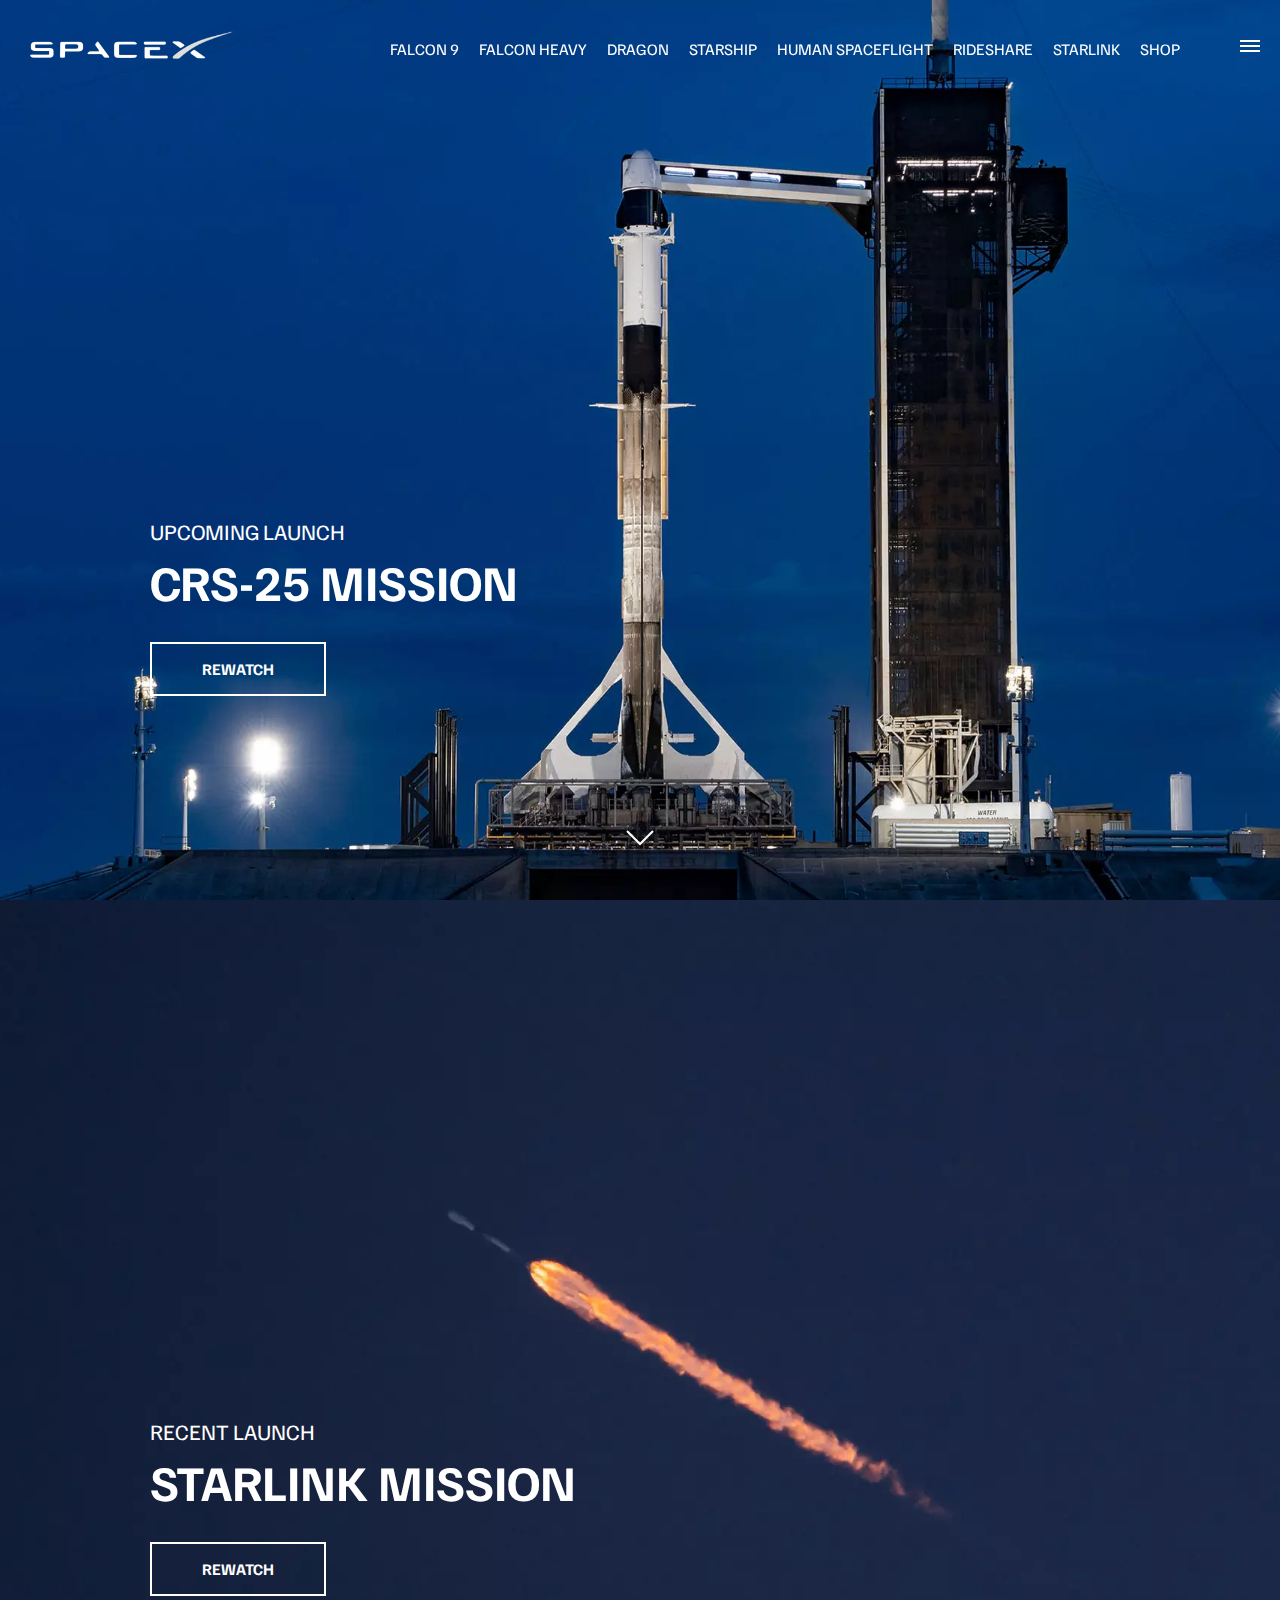
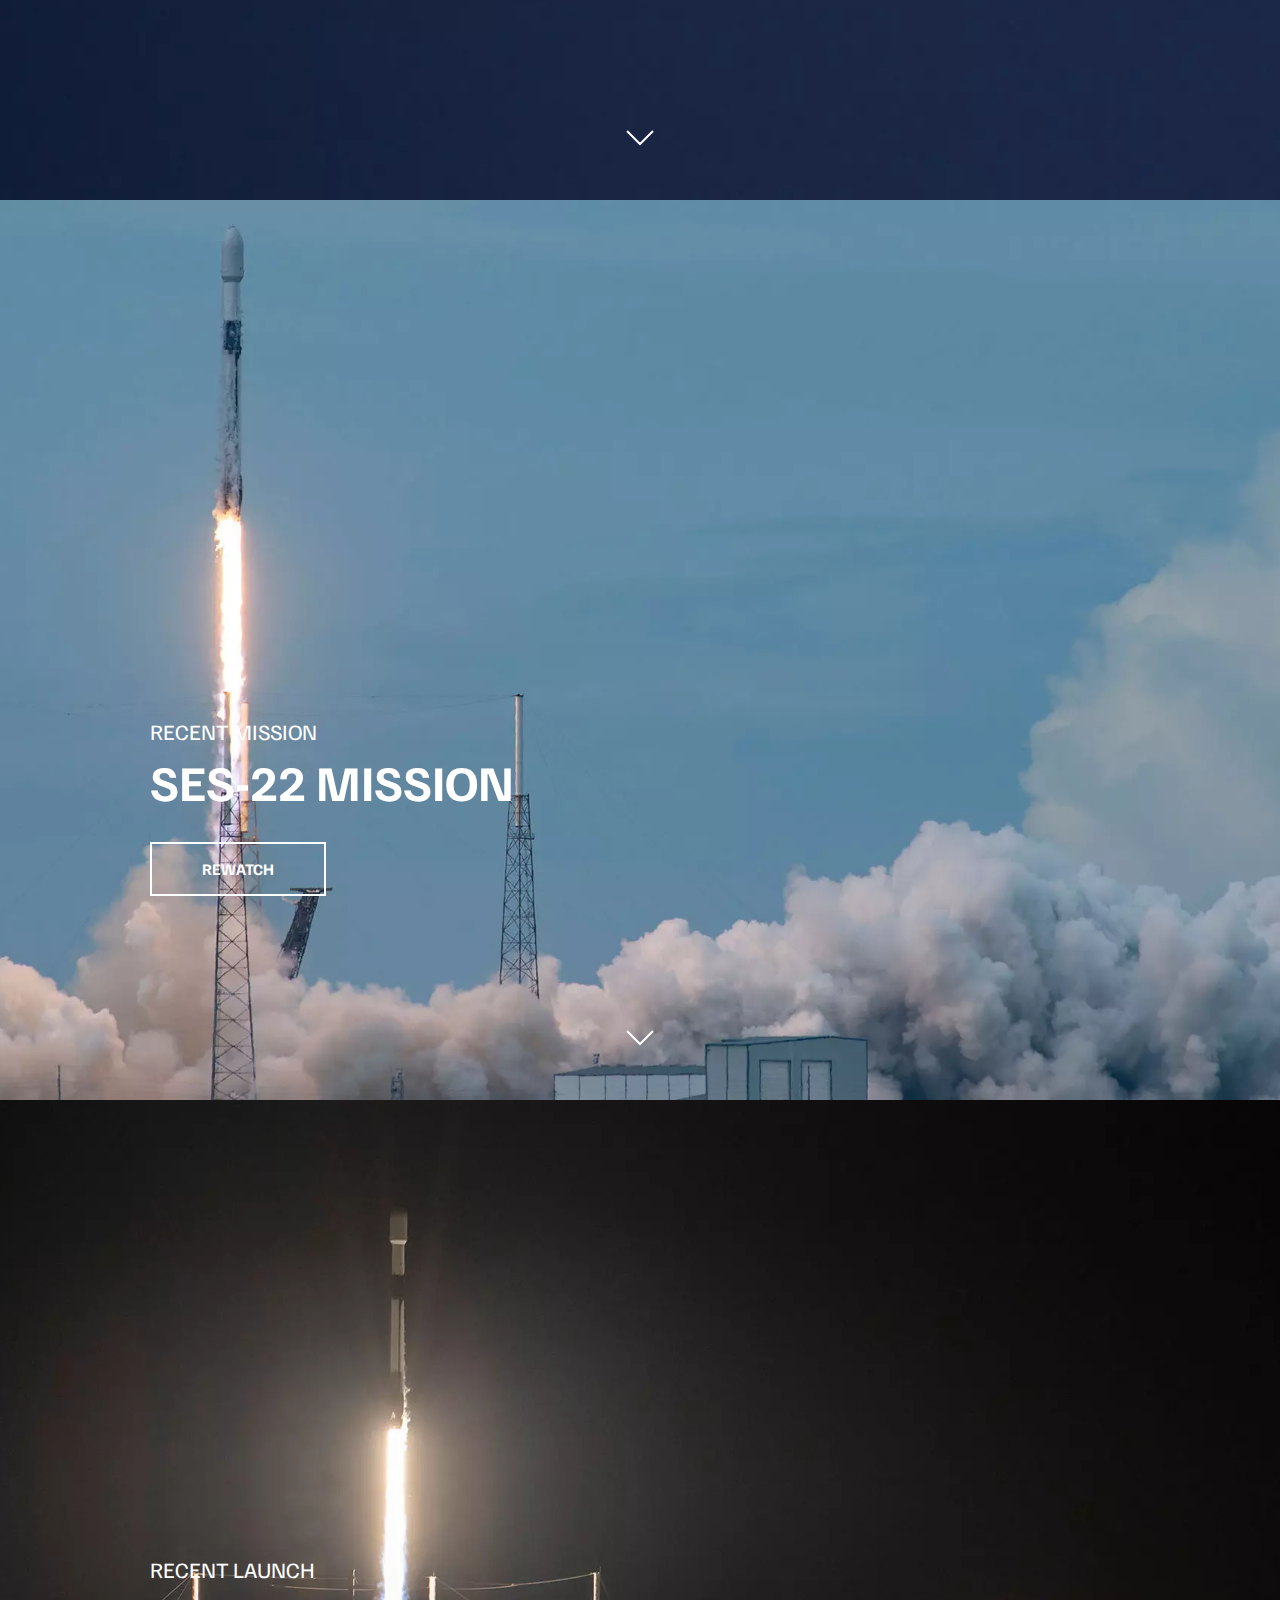
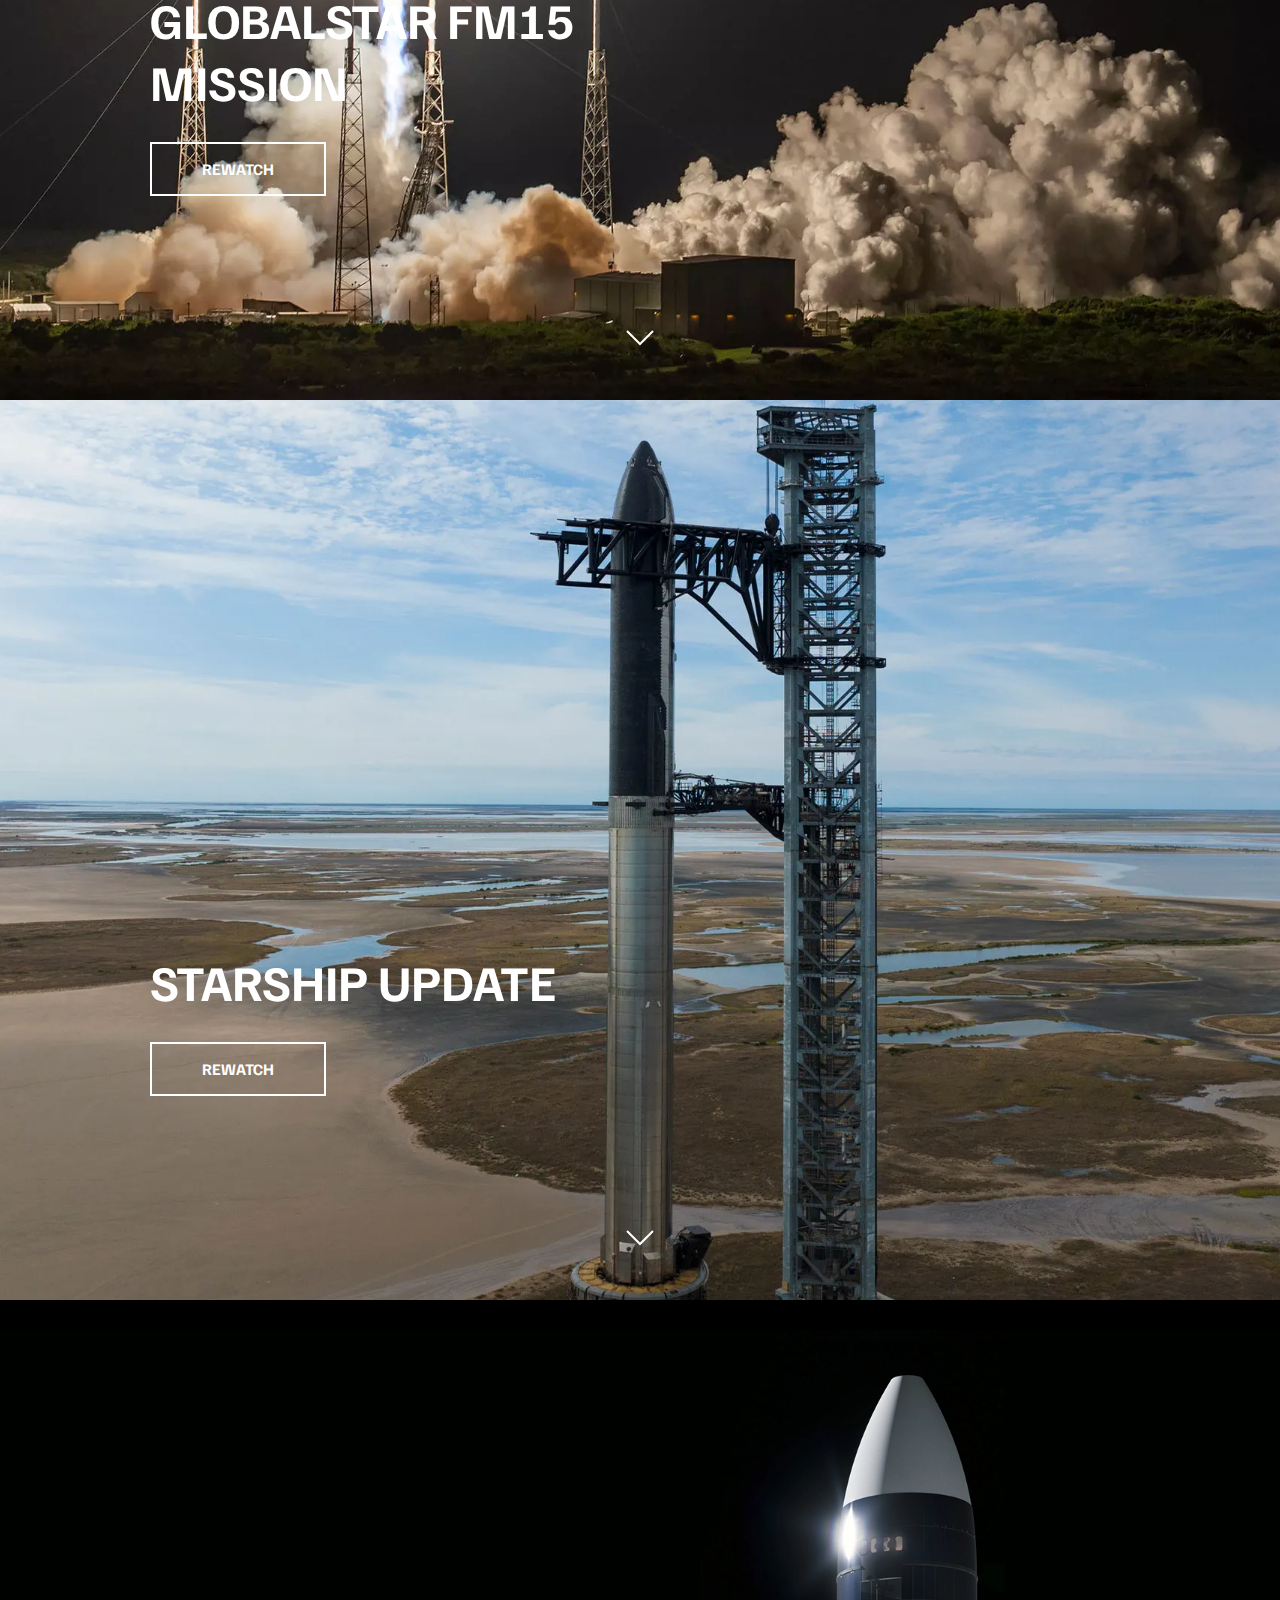
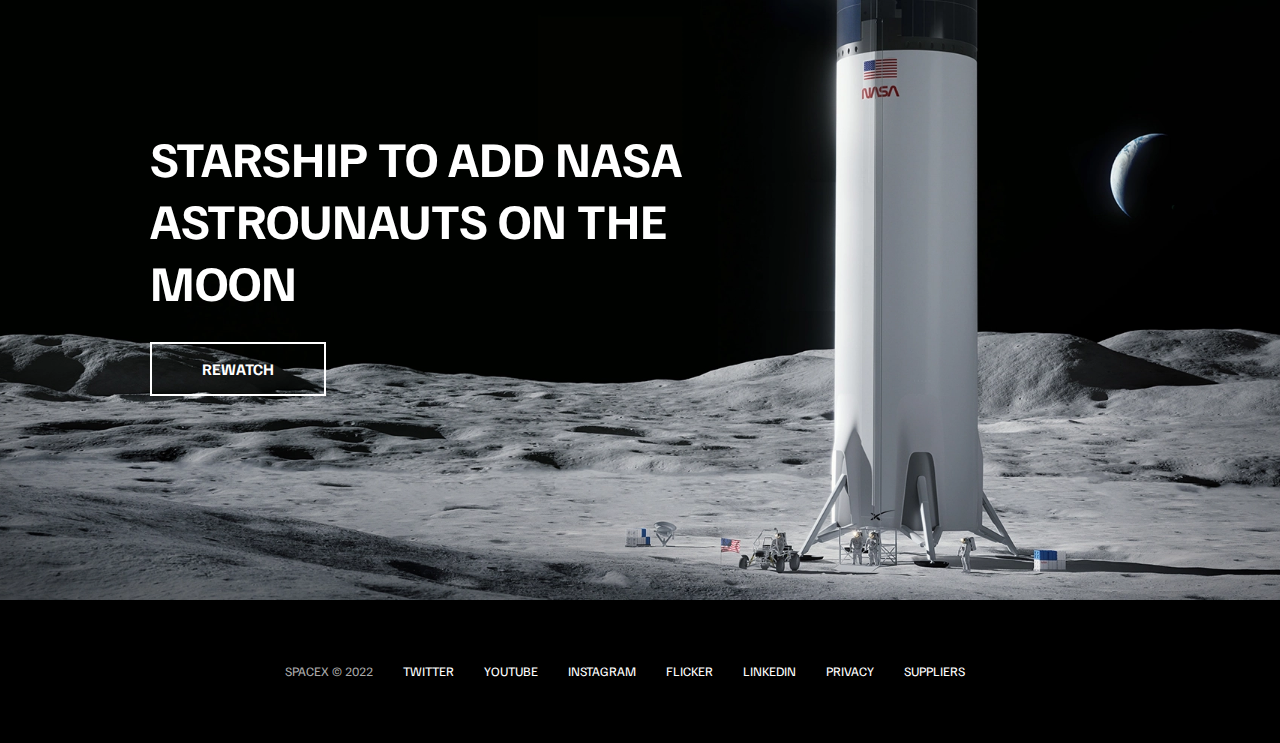
==== index.html @ 982ac81e "first commit with the website" ====
<!DOCTYPE html>
<html lang="en">
<head>
    <meta charset="UTF-8">
    <meta name="viewport" content="width=device-width, initial-scale=1.0">
    <title>SpaceX</title>
    <link rel="stylesheet" href="css/style.css">
</head>
<body>
    <div id="overlay"></div>
    <div id="mobile-menu" class="mobile-main-menu">
        <ul>
            <li><a href="#">Mission</a></li>
            <li><a href="#">Launches</a></li>
            <li><a href="#">Careers</a></li>
            <li><a href="#">Updates</a></li>
            <li><a href="#">Shop</a></li>

            <li class="mobile-only"><a href="falcon9.html">Falcon 9</a></li>
                <li class="mobile-only"><a href="falcon-heavy.html">Falcon Heavy</a></li>
                <li class="mobile-only"><a href="dragon.html">Dragon</a></li>
                <li class="mobile-only"><a href="#">Starship</a></li>
                <li class="mobile-only"><a href="#">Human Spaceflight</a></li>
                <li class="mobile-only"><a href="#">Rideshare</a></li>
                <li class="mobile-only"><a href="#">Starlink</a></li>
        </ul>
    </div>
    <header class="main-header">
        <div class="logo">
            <a href="index.html">
                <img src="img/logo.png" alt="SpaceX Logo">
            </a>
        </div>
        <nav class="desktop-main-menu">
            <ul>
                <li><a href="falcon9.html">Falcon 9</a></li>
                <li><a href="falcon-heavy.html">Falcon Heavy</a></li>
                <li><a href="dragon.html">Dragon</a></li>
                <li><a href="#">Starship</a></li>
                <li><a href="#">Human Spaceflight</a></li>
                <li><a href="#">Rideshare</a></li>
                <li><a href="#">Starlink</a></li>
                <li><a href="#">Shop</a></li>
            </ul>
        </nav>
    </header>

    <!-- Hamburger Menu -->

    <button id="menu-btn" class="hamburger" type="button">
        <span class="hamburger-top"></span>
        <span class="hamburger-middle"></span>
        <span class="hamburger-bottom"></span>
    </button>

    <!-- Section A -->

    <section class="section-a">
        <div class="section-inner">
            <h4>Upcoming Launch</h4>
            <h2>CRS-25 Mission</h2>
            <a href="#" class="btn">
                <div class="hover"></div>
                <span>Rewatch</span>
            </a>
        </div>

        <div class="scroll-arrow">
            <svg width="30px" height="20px">
                <path stroke="#ffffff"
                fill="none"
                stroke-width="2px"
                d="M2.000,5.000 L15.000,18.000 L28.000,5.000"
                ></path>
            </svg>
        </div>
    </section>

    <!-- Section B -->

    <section class="section-b">
        <div class="section-inner">
            <h4>Recent Launch</h4>
            <h2>Starlink Mission</h2>
            <a href="#" class="btn">
                <div class="hover"></div>
                <span>Rewatch</span>
            </a>
        </div>

        <div class="scroll-arrow">
            <svg width="30px" height="20px">
                <path stroke="#ffffff"
                fill="none"
                stroke-width="2px"
                d="M2.000,5.000 L15.000,18.000 L28.000,5.000"
                ></path>
            </svg>
        </div>
    </section>

    <!-- Section C -->

    <section class="section-c">
        <div class="section-inner">
            <h4>Recent Mission</h4>
            <h2>SES-22 Mission</h2>
            <a href="#" class="btn">
                <div class="hover"></div>
                <span>Rewatch</span>
            </a>
        </div>

        <div class="scroll-arrow">
            <svg width="30px" height="20px">
                <path stroke="#ffffff"
                fill="none"
                stroke-width="2px"
                d="M2.000,5.000 L15.000,18.000 L28.000,5.000"
                ></path>
            </svg>
        </div>
    </section>


    <!-- Section D -->

    <section class="section-d">
        <div class="section-inner">
            <h4>Recent Launch</h4>
            <h2>Globalstar FM15 Mission</h2>
            <a href="#" class="btn">
                <div class="hover"></div>
                <span>Rewatch</span>
            </a>
        </div>

        <div class="scroll-arrow">
            <svg width="30px" height="20px">
                <path stroke="#ffffff"
                fill="none"
                stroke-width="2px"
                d="M2.000,5.000 L15.000,18.000 L28.000,5.000"
                ></path>
            </svg>
        </div>
    </section>

    <!-- Section E -->

    <section class="section-e">
        <div class="section-inner">
            <h2>Starship Update</h2>
            <a href="#" class="btn">
                <div class="hover"></div>
                <span>Rewatch</span>
            </a>
        </div>

        <div class="scroll-arrow">
            <svg width="30px" height="20px">
                <path stroke="#ffffff"
                fill="none"
                stroke-width="2px"
                d="M2.000,5.000 L15.000,18.000 L28.000,5.000"
                ></path>
            </svg>
        </div>
    </section>

    <!-- Section F -->
    <section class="section-f">
        <div class="section-inner">
            <h2>Starship to add NASA astrounauts on the moon</h2>
            <a href="#" class="btn">
                <div class="hover"></div>
                <span>Rewatch</span>
            </a>
        </div>
    </section>

    <!-- Footer -->

    <footer>
        <ul>
            <li>SpaceX &copy; 2022</li>
            <li><a href="#">Twitter</a></li>
            <li><a href="#">Youtube</a></li>
            <li><a href="#">Instagram</a></li>
            <li><a href="#">Flicker</a></li>
            <li><a href="#">Linkedin</a></li>
            <li><a href="#">Privacy</a></li>
            <li><a href="#">Suppliers</a></li>
        </ul>
    </footer>

    <script src="js/main.js"></script>
</body>
</html>
---- css/style.css ----
@import url('https://fonts.googleapis.com/css2?family=Familjen+Grotesk:ital,wght@0,400..700;1,400..700&display=swap');

*,
*::before,
*::after {
    margin: 0;
    padding: 0;
    box-sizing: border-box;
}

body {
    font-family: 'Familjen Grotesk', sans-serif;
    background: #000;
    color: #fff;
}

a {
    text-decoration: none;
    color: #fff;
}

ul {
    list-style: none;
}

/* Header/Navbar */

.main-header {
    position: fixed;
    top: 0;
    left: 0;
    width: 100%;
    z-index: 3;
    display: flex;
    justify-content: space-between;
    align-items: center;
    text-transform: uppercase;
    height: 100px;
    padding: 0 30px;
}

/* Logo */

.logo {
    width: 210px;
    height: auto;
}

.logo img {
    width: 100%;
    display: block;
    height: auto;
}

/* Desktop Menu */

.desktop-main-menu {
    margin-right: 50px;
}

.desktop-main-menu ul {
    display: flex;
}

.desktop-main-menu ul li {
    position: relative;
    margin-right: 20px;
    padding-bottom: 2px;
}

/* Menu item bottomm border */

.desktop-main-menu ul li a::after {
    content: '';
    position: absolute;
    bottom: 0;
    left: 0;
    width: 100%;
    height: 1px;
    background: #fff;
    transform: scaleX(0);
    transition: transform 0.6s cubic-bezier(0.19, 1, 0.22, 1);
    transform-origin: right center;
}

.desktop-main-menu ul li a:hover::after {
    transform: scaleX(1);
    transform-origin: left center;
    transition-duration: 0.4s;
}

/* Sections */

section {
    position: relative;
    height: 100vh;
    background-position: center center;
    background-repeat: no-repeat;
    background-size: cover;
    text-transform: uppercase;
}

.section-inner {
    position: absolute;
    bottom: 200px;
    left: 150px;
    max-width: 560px;
}

.section-inner h4 {
    font-size: 22px;
    margin-bottom: 5px;
    font-weight: 300;
    animation: fadeInUp 0.5s ease-in-out;
}

.section-inner h2 {
    font-size: 50px;
    font-weight: 700;
    margin-bottom: 20px;
    animation: fadeInUp 0.5s ease-in-out 0.2;
    animation-fill-mode: both;    /* Stop from showing at start */
}

.section-inner a {
    animation: fadeInUp 0.5s ease-in-out 0.4;
    animation-fill-mode: both;    /* Stop from showing at start */
}

/* Background images */

.section-a {
    background-image: url('/img/section-a.webp');
}
.section-b {
    background-image: url('/img/section-b.webp');
}
.section-c {
    background-image: url('/img/section-c.webp');
}
.section-d {
    background-image: url('/img/section-d.webp');
}
.section-e {
    background-image: url('/img/section-e.webp');
}
.section-f {
    background-image: url('/img/section-f.webp');
}

.btn {
    position: relative;
    display: inline-block;
    cursor: pointer;
    text-align: center;
    min-width: 130px;
    padding: 15px 50px;
    margin-top: 10px;
    border: 2px solid #fff;
    text-transform: uppercase;
    font-weight: bold;
    overflow: hidden;
    z-index: 2;
}

.btn:hover span {
    color: #000;
}

.btn .hover {
    position: absolute;
    top: 0;
    left: 0;
    width: 100%;
    height: 100%;
    background-color: #fff;
    color: #000;
    z-index: -1;
    transform: translateY(100%);
    transition: transform 0.6s cubic-bezier(0.19, 1, 0.22, 1);
}

.btn:hover .hover {
    transform: translateY(0%);
}

.scroll-arrow {
    position: absolute;
    bottom: 50px;
    left: 50%;
    transform: translateX(-50%);
    animation: fadeBounce 5s infinite;
}

/* Footer */

footer {
    position: relative;
    padding: 55px 0;
}

footer ul {
    display: flex;
    justify-content: center;
    align-items: center;
    flex-wrap: wrap;
}

footer ul li {
    margin-right: 30px;
    color: #aaa;
    text-transform: uppercase;
    font-size: 13px;
    line-height: 2.5;
}

footer ul li a {
    color: #fff;
    transition: color 0.6s;
}

footer ul li a:hover{
    color: #aaa;
}

/* Hamburger Menu */

.hamburger {
    position: fixed;
    top: 40px;
    right: 20px;
    z-index: 10;
    cursor: pointer;
    width: 20px;
    height: 20px;
    background: none;
    border: none;
}

.hamburger-top,
.hamburger-middle,
.hamburger-bottom {
    position: absolute;
    width: 20px;
    height: 2px;
    top: 0;
    left: 0;
    background: #fff;
    transition: all 0.5s;
}

.hamburger-middle {
    transform: translateY(5px);
}

.hamburger-bottom {
    transform: translateY(10px);
}

/* Transition hamburger to X when open */
.open {
    transform: rotate(90deg);
}

.open .hamburger-top {
    transform: rotate(45deg) translateY(6px) translateX(6px);
}

.open .hamburger-middle {
    display: none;
}

.open .hamburger-bottom {
    transform: rotate(-45deg) translateY(6px) translateX(-6px);
}

/* Overlay */

.overlay-show {
    position: fixed;
    top: 0;
    left: 0;
    width: 100%;
    height: 100%;
    background-color: rgba(0, 0, 0, 0.5);
    z-index: 3;
}

/* Stop body scroll */
.stop-scrolling {
    overflow: hidden;
}

/* Hide mobile main menu items */

.mobile-only {
    display: none;
}

/* Mobile menu */
.mobile-main-menu {
    position: fixed;
    top: 0;
    right: 0;
    width: 350px;
    height: 100%;
    z-index: 4;
    background: #000;

    display: flex;
    align-items: center;
    justify-content: center;
    transform: translateX(100%);
    transition: transformn 0.6s cubic-bezier(0.19, 1, 0.22, 1);
}

/* Bring menu from right */

.mobile-main-menu ul {
    display: flex;
    flex-direction: column; 
    align-items: end;
    justify-content: center;
    padding: 50px;
    width: 100%;
}

.mobile-main-menu ul li {
    margin-bottom: 20px;
    font-size: 18px;
    text-transform: uppercase;
    border-bottom: 1px #555 solid;
    width: 100%;
    text-align: right;
    padding-bottom: 8px;
}

.mobile-main-menu ul li a {
    color: #fff;
    transition: color 0.6s;
}

.mobile-main-menu ul li:hover {
    color: #aaa;
}

/* Animations */

@keyframes fadeInUp {
    0% {
        opacity: 0;
        transform: translateY(140px);
    }

    100% {
        opacity: 1;
        transform: translateY(0);
    }
}

@keyframes fadeBounce {
    0%,
    20%,
    50%,
    80%,
    100% {
        opacity: 0;
        transform: translateY(-20px);
    }

    40% {
        opacity: 1;
        transform: translateY(0);
    }
}

/* Media Queries */

@media(max-width: 960px) {
    /* Hide desktop menu */
    .desktop-main-menu {
        display: none;
    }

    /* Show main mobile items */
    .mobile-only {
        display: block;
    }
}

@media(max-width: 600px) {
    .section-inner {
        bottom: 75px;
        left: 20px;
    }

    .section-inner h2 {
        font-size: 40px;
    }

    footer ul li:first-child {
        position: absolute;
        top: 30px;
        left: 50%;
        transform: translate(-50%, -50%);
    }

    footer ul li {
        margin-right: 15px;
    }

    .logo {
        width: 150px;
        margin: auto;
    }
}
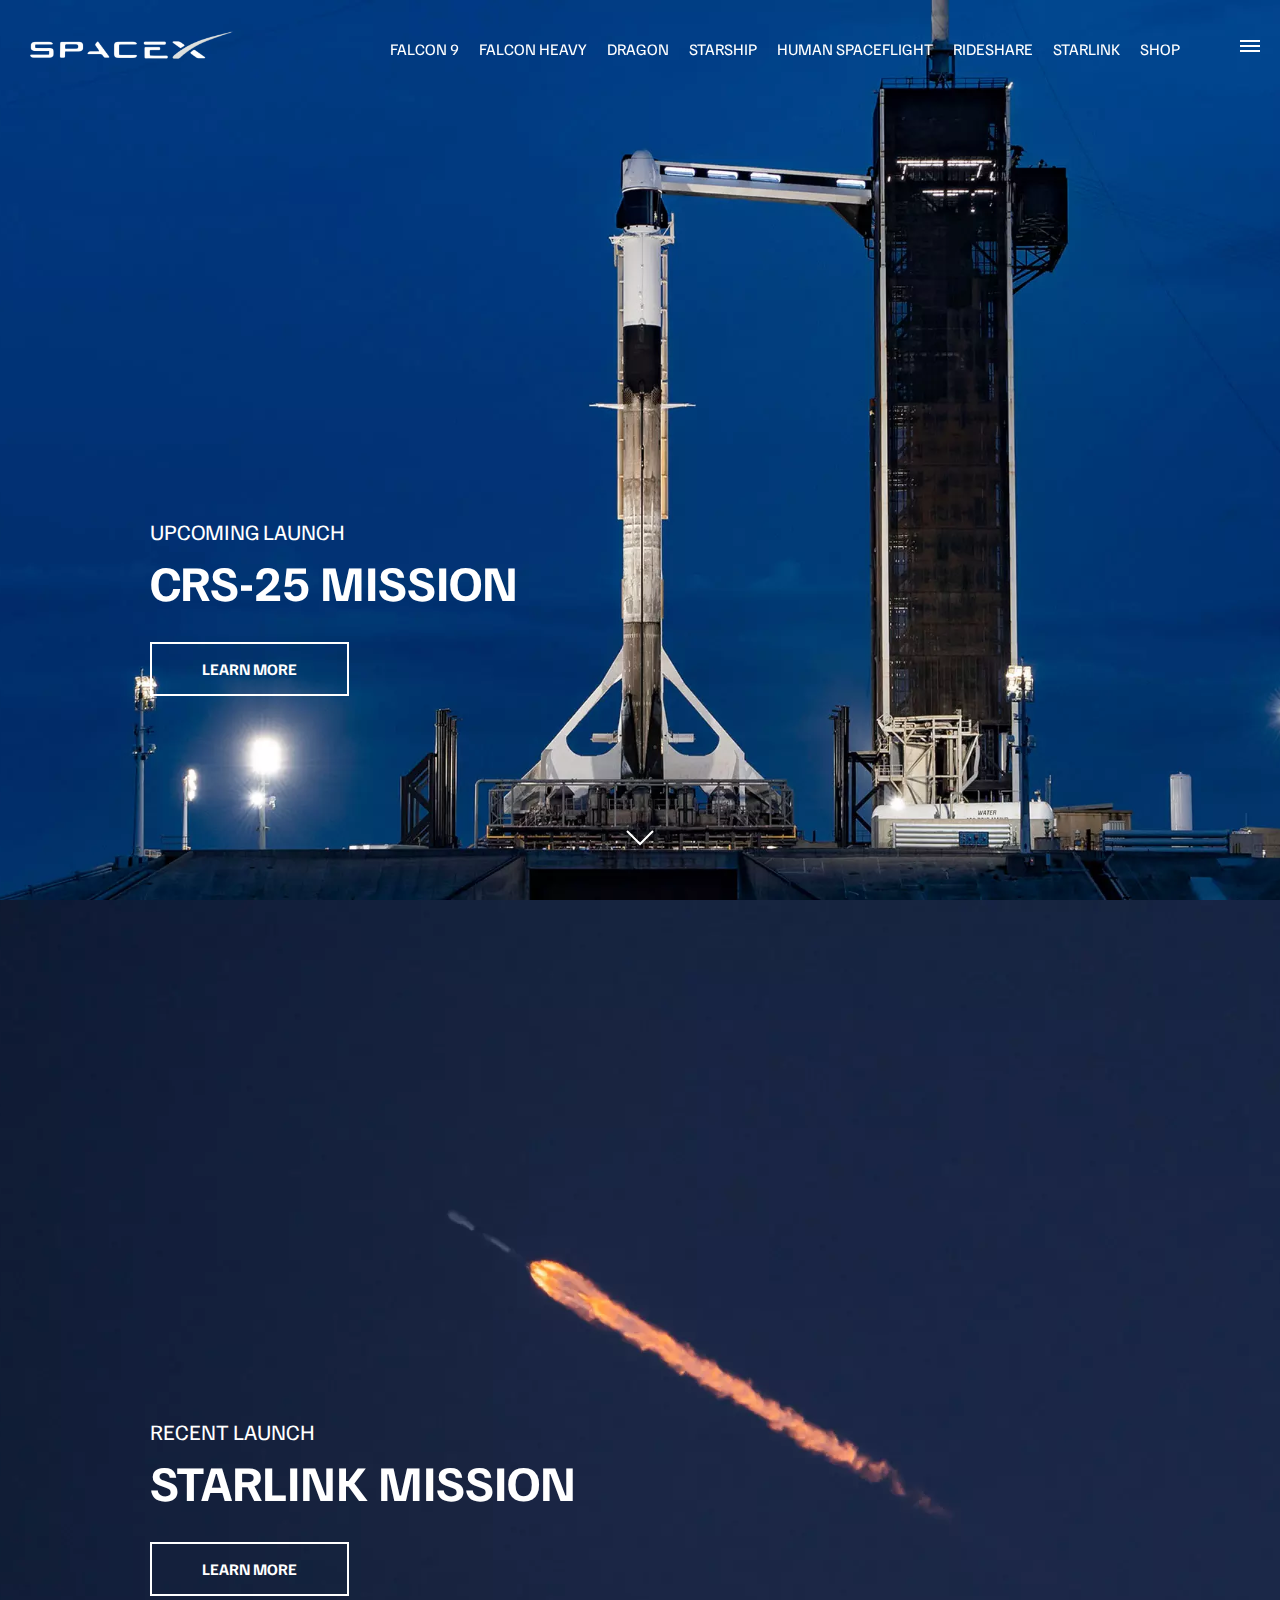
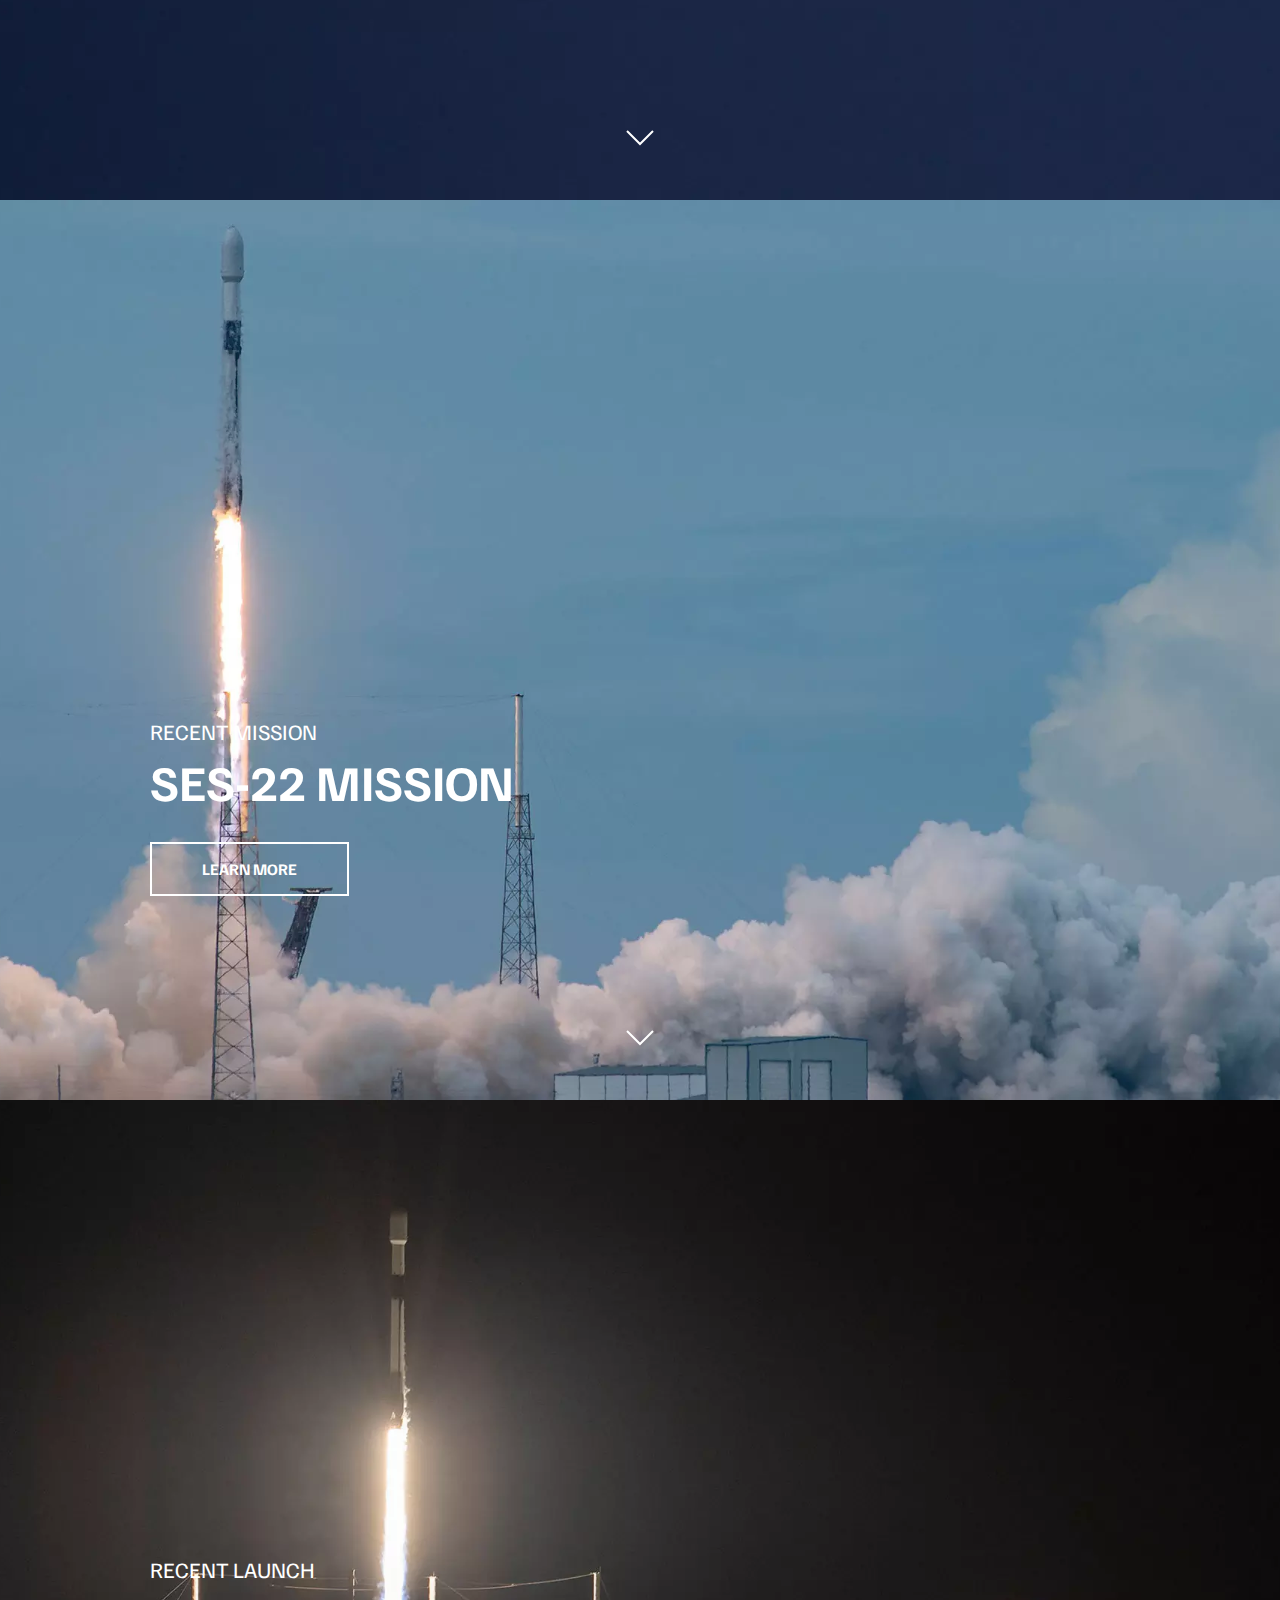
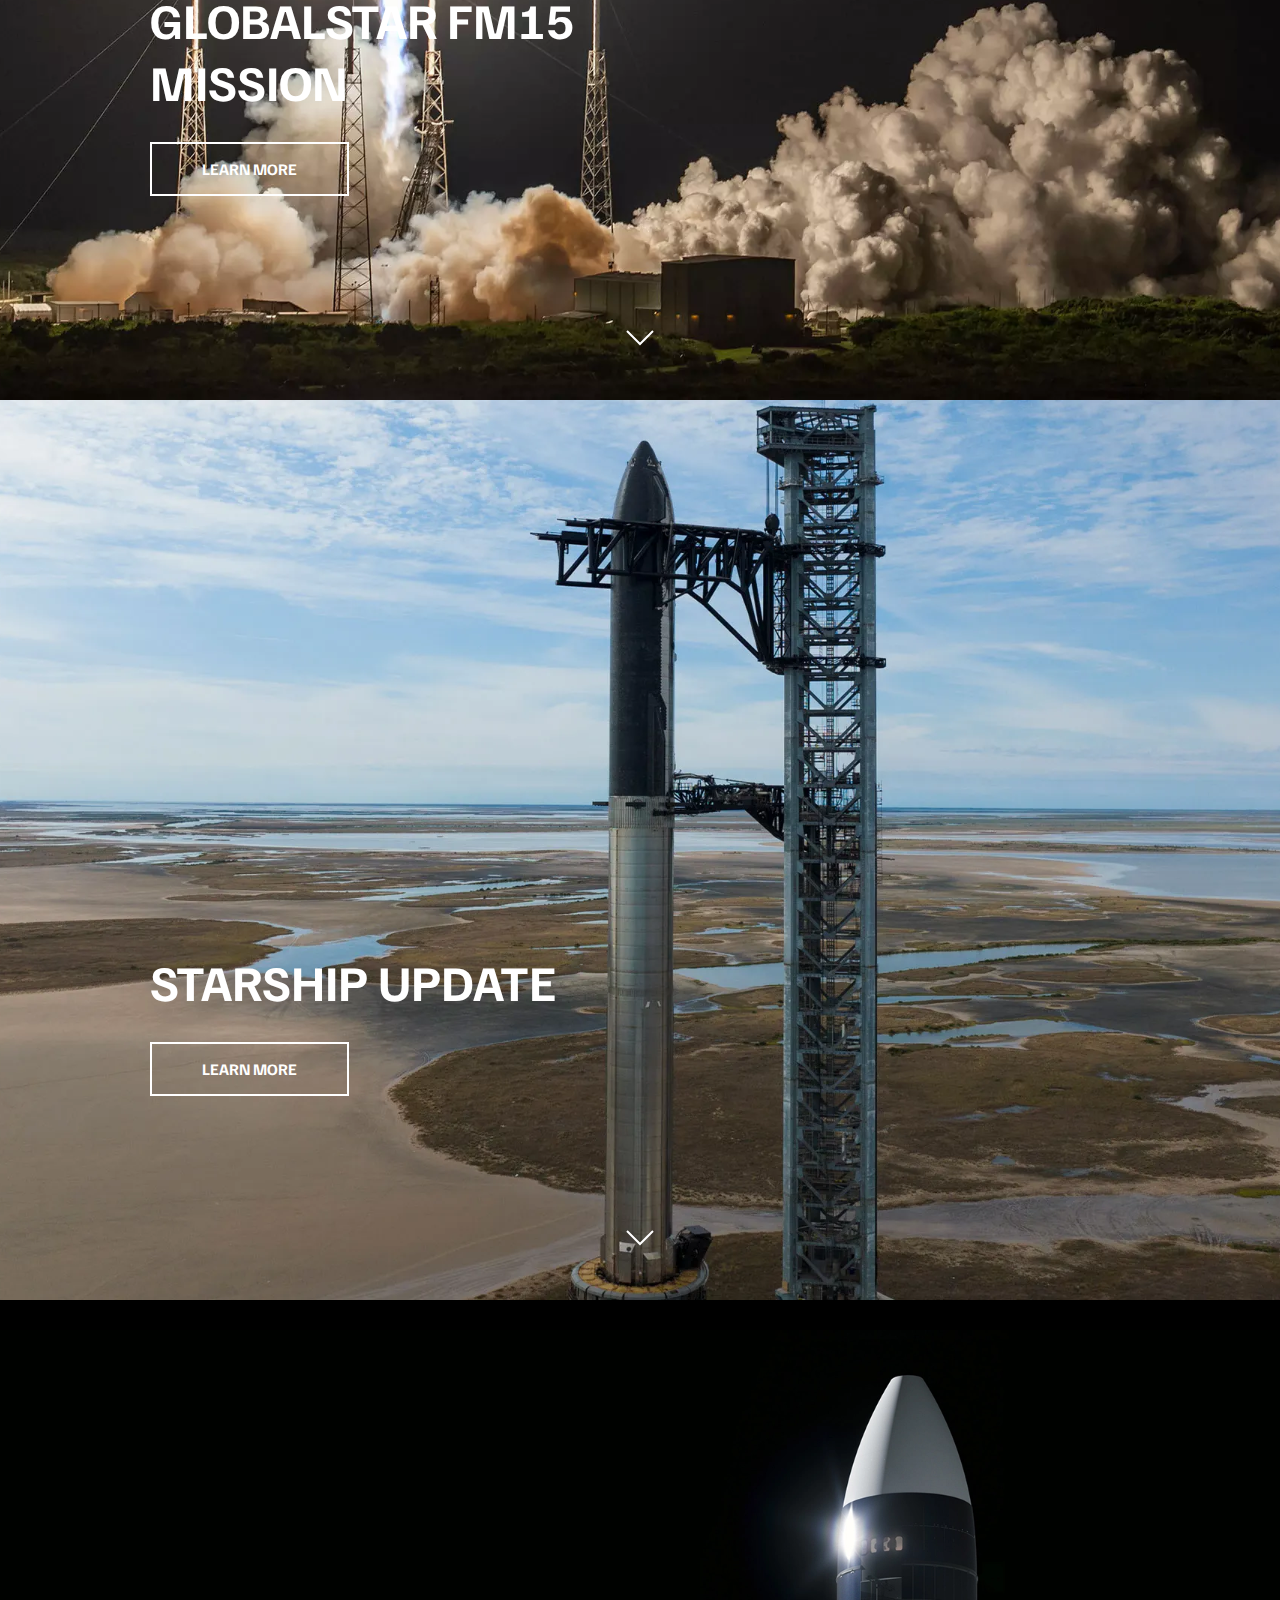
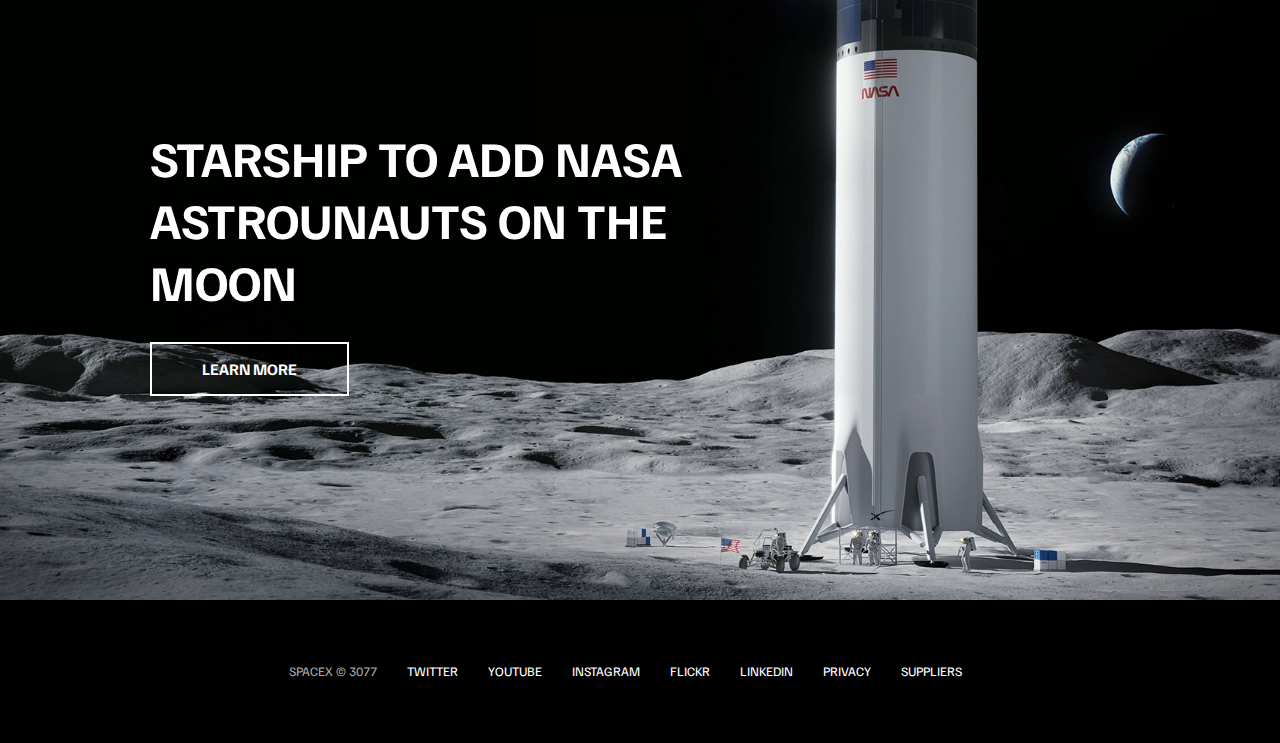
==== commit c3b943be: "A lot of changes" ====
--- a/index.html
+++ b/index.html
@@ -3,7 +3,7 @@
 <head>
     <meta charset="UTF-8">
     <meta name="viewport" content="width=device-width, initial-scale=1.0">
-    <title>SpaceX</title>
+    <title>SpaceX Clone</title>
     <link rel="stylesheet" href="css/style.css">
 </head>
 <body>
@@ -19,7 +19,7 @@
             <li class="mobile-only"><a href="falcon9.html">Falcon 9</a></li>
                 <li class="mobile-only"><a href="falcon-heavy.html">Falcon Heavy</a></li>
                 <li class="mobile-only"><a href="dragon.html">Dragon</a></li>
-                <li class="mobile-only"><a href="#">Starship</a></li>
+                <li class="mobile-only"><a href="starship.html">Starship</a></li>
                 <li class="mobile-only"><a href="#">Human Spaceflight</a></li>
                 <li class="mobile-only"><a href="#">Rideshare</a></li>
                 <li class="mobile-only"><a href="#">Starlink</a></li>
@@ -36,7 +36,7 @@
                 <li><a href="falcon9.html">Falcon 9</a></li>
                 <li><a href="falcon-heavy.html">Falcon Heavy</a></li>
                 <li><a href="dragon.html">Dragon</a></li>
-                <li><a href="#">Starship</a></li>
+                <li><a href="starship.html">Starship</a></li>
                 <li><a href="#">Human Spaceflight</a></li>
                 <li><a href="#">Rideshare</a></li>
                 <li><a href="#">Starlink</a></li>
@@ -61,7 +61,7 @@
             <h2>CRS-25 Mission</h2>
             <a href="#" class="btn">
                 <div class="hover"></div>
-                <span>Rewatch</span>
+                <span>Learn More</span>
             </a>
         </div>
 
@@ -84,7 +84,7 @@
             <h2>Starlink Mission</h2>
             <a href="#" class="btn">
                 <div class="hover"></div>
-                <span>Rewatch</span>
+                <span>Learn More</span>
             </a>
         </div>
 
@@ -107,7 +107,7 @@
             <h2>SES-22 Mission</h2>
             <a href="#" class="btn">
                 <div class="hover"></div>
-                <span>Rewatch</span>
+                <span>Learn More</span>
             </a>
         </div>
 
@@ -131,7 +131,7 @@
             <h2>Globalstar FM15 Mission</h2>
             <a href="#" class="btn">
                 <div class="hover"></div>
-                <span>Rewatch</span>
+                <span>Learn More</span>
             </a>
         </div>
 
@@ -153,7 +153,7 @@
             <h2>Starship Update</h2>
             <a href="#" class="btn">
                 <div class="hover"></div>
-                <span>Rewatch</span>
+                <span>Learn More</span>
             </a>
         </div>
 
@@ -174,7 +174,7 @@
             <h2>Starship to add NASA astrounauts on the moon</h2>
             <a href="#" class="btn">
                 <div class="hover"></div>
-                <span>Rewatch</span>
+                <span>Learn More</span>
             </a>
         </div>
     </section>
@@ -183,11 +183,11 @@
 
     <footer>
         <ul>
-            <li>SpaceX &copy; 2022</li>
+            <li>SpaceX &copy; 3077</li>
             <li><a href="#">Twitter</a></li>
             <li><a href="#">Youtube</a></li>
             <li><a href="#">Instagram</a></li>
-            <li><a href="#">Flicker</a></li>
+            <li><a href="#">Flickr</a></li>
             <li><a href="#">Linkedin</a></li>
             <li><a href="#">Privacy</a></li>
             <li><a href="#">Suppliers</a></li>
--- a/css/style.css
+++ b/css/style.css
@@ -23,7 +23,7 @@
     list-style: none;
 }
 
-/* Header/Navbar */
+/* Navbar */
 
 .main-header {
     position: fixed;
@@ -111,20 +111,20 @@
     font-size: 22px;
     margin-bottom: 5px;
     font-weight: 300;
-    animation: fadeInUp 0.5s ease-in-out;
+    animation: fadeInUp 0.5s ease-in-out 0.2s;
+    animation-fill-mode: both; 
 }
 
 .section-inner h2 {
     font-size: 50px;
     font-weight: 700;
     margin-bottom: 20px;
-    animation: fadeInUp 0.5s ease-in-out 0.2;
+    animation: fadeInUp 0.5s ease-in-out 0.3s;
     animation-fill-mode: both;    /* Stop from showing at start */
 }
 
 .section-inner a {
-    animation: fadeInUp 0.5s ease-in-out 0.4;
-    animation-fill-mode: both;    /* Stop from showing at start */
+    animation: fadeInUp 0.5s ease-in-out 0.4s;
 }
 
 /* Background images */
@@ -316,6 +316,10 @@
 
 /* Bring menu from right */
 
+.show-menu {
+    transform: translateX(0);
+}
+
 .mobile-main-menu ul {
     display: flex;
     flex-direction: column; 
@@ -344,6 +348,72 @@
     color: #aaa;
 }
 
+/* Inner Pages */
+
+.bg-falcon-9 {
+    background-image: url('../img/falcon-9.webp');
+}
+
+.bg-falcon-heavy {
+    background-image: url('../img/falcon-heavy.webp');
+}
+
+.bg-dragon {
+    background-image: url('../img/dragon.webp');
+}
+
+.bg-starship {
+    background-image: url('../img/starship.webp');
+}
+
+.section-animate {
+    animation: fadeIn 2s ease-in-out;
+}
+
+.section-inner-center {
+    position: absolute;
+    top: 50%;
+    left: 50%;
+    transform: translate(-50%, -50%);
+    text-transform: uppercase;
+    text-align: center;
+    width: 80%;
+}
+
+.section-inner-center h3 {
+    font-size: 100px;
+    margin-bottom: 15px;
+    animation: fadeInUp 0.5s ease-in-out;
+}
+
+.section-inner-center p {
+    font-size: 20px;
+    animation: fadeInUp 0.5s ease-in-out 0.2s;
+    animation-fill-mode: both;
+}
+
+/* Stats */
+
+.stats {
+    max-width: 960px;
+    margin: 0 auto;
+    display: flex;
+    align-items: center;
+    justify-content: space-between;
+    text-align: center;
+    text-transform: uppercase;
+}
+
+.stats div span {
+    font-size: 160px;
+}
+
+.stats div h4 {
+    font-size: 24px;
+    font-weight: 300;
+}
+
+
 /* Animations */
 
 @keyframes fadeInUp {
@@ -355,6 +425,16 @@
     100% {
         opacity: 1;
         transform: translateY(0);
+    }
+}
+
+@keyframes fadeIn {
+    0% {
+        opacity: 0;
+    }
+
+    100% {
+        opacity: 1;
     }
 }
 
@@ -386,6 +466,10 @@
     .mobile-only {
         display: block;
     }
+
+    .section-inner-center h3 {
+        font-size: 75px;
+    }
 }
 
 @media(max-width: 600px) {
@@ -413,4 +497,18 @@
         width: 150px;
         margin: auto;
     }
+
+    .section-inner-center h3 {
+        font-size: 50px;
+    }
+
+    /* Stats */
+
+    .stats {
+        flex-direction: column;
+    }
+
+    .stats div {
+        margin-bottom: 20px;
+    }
 }